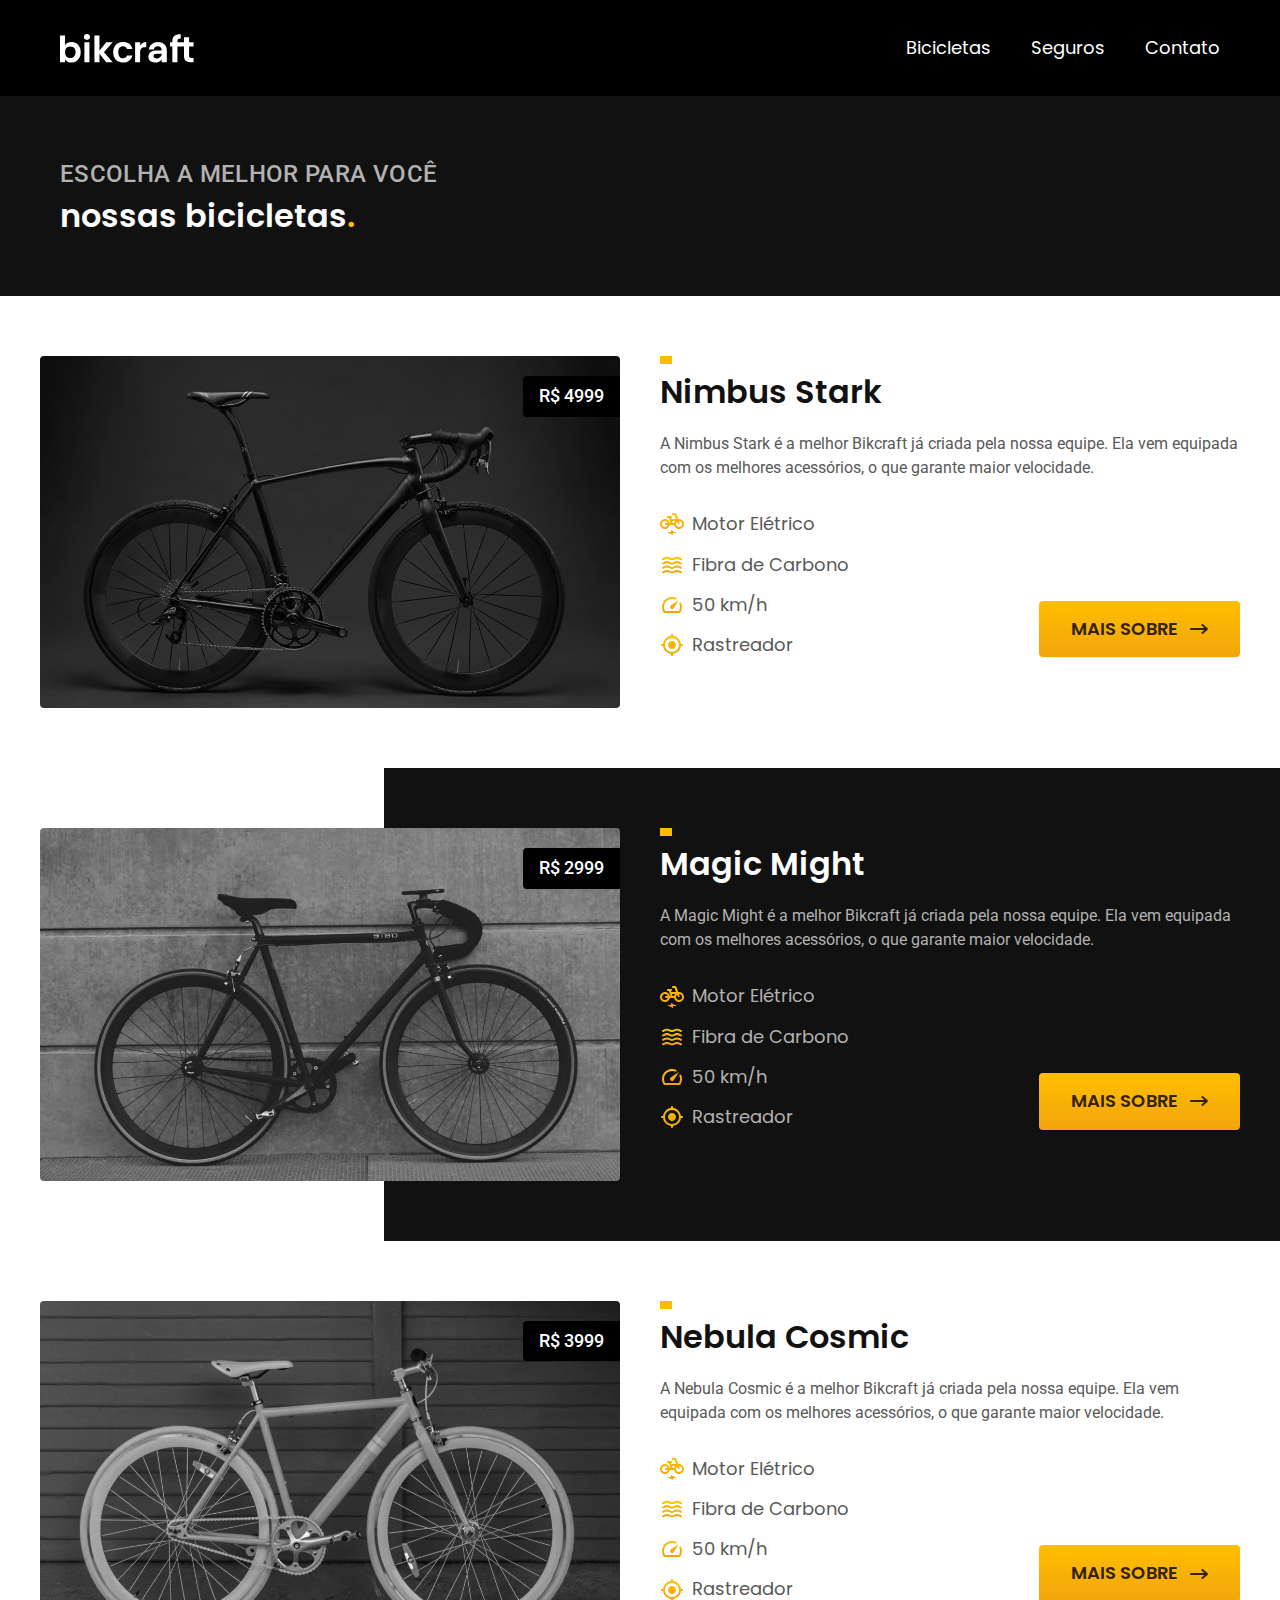
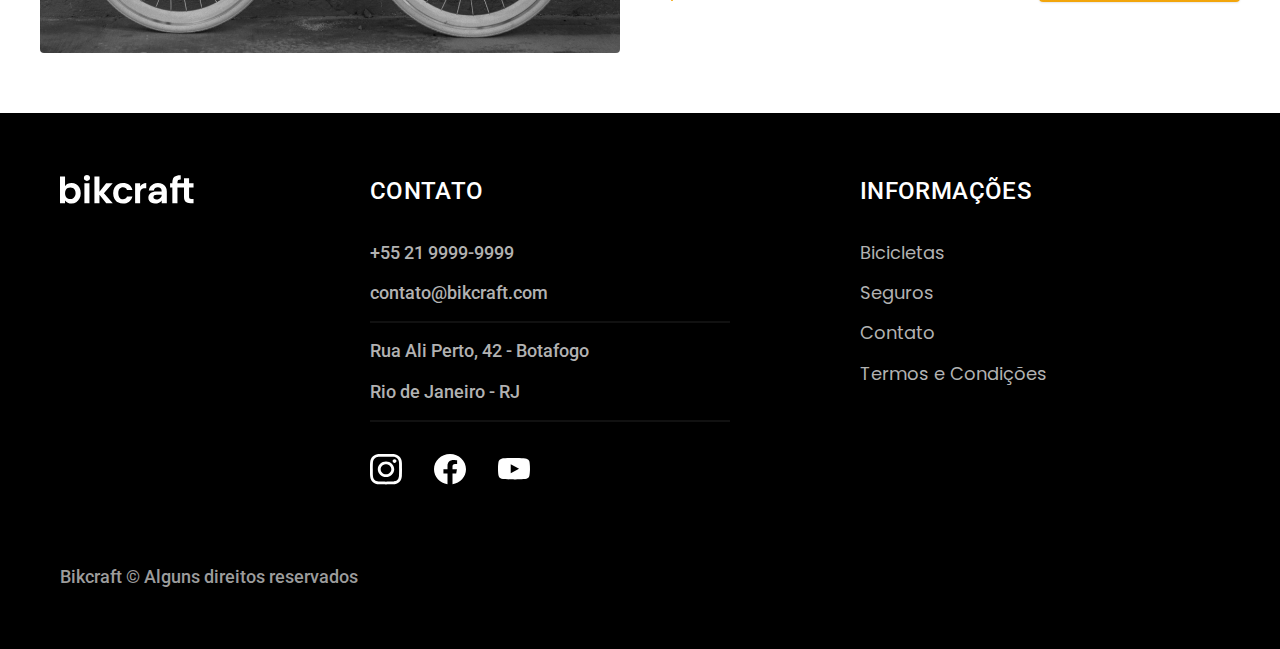
==== bicicletas.html @ 9d8bb5da "bicicletas-pagina" ====
<!DOCTYPE html>
<html lang="pt-BR">
<head>
  <meta charset="UTF-8">
  <meta http-equiv="X-UA-Compatible" content="IE=edge">
  <meta name="viewport" content="width=device-width, initial-scale=1.0">
  <title> Bicicletas | Bikcraft</title>
  <meta name="Termos e condições.">

  <link rel="stylesheet" href="./css/style.css">

  <link rel="preconnect" href="https://fonts.googleapis.com">
  <link rel="preconnect" href="https://fonts.gstatic.com" crossorigin>
  <link href="https://fonts.googleapis.com/css2?family=Poppins:wght@400;600&family=Roboto:wght@400;500&display=swap" rel="stylesheet">
</head>
<body id="bicicletas">    
  <header class="header-bg">
    <div class="header container">
      <a href="./">
        <img src="./img/bikcraft-logo.svg" alt="bikcraft">
      </a>

      <nav aria-label="primaria">
        <ul class="header-menu font-1-m cor-0">
          <li><a href="./bicicletas.html">Bicicletas</a></li>
          <li><a href="./seguros.html">Seguros</a></li>
          <li><a href="./contato.html">Contato</a></li>
        </ul>
      </nav>
    </div>
  </header>

  <main>
    <div class="titulo-bg">
      <div class="titulo container">
        <p class="font-2-l-b cor-5">Escolha a melhor para você</p>
        <h1 class="font-1-xl cor-0">nossas bicicletas<span class="cor-p1">.</span></h1>
      </div>
    </div>
    
    <div>
      <div class="bicicletas container">
        <div class="bicicletas-imagem">
          <img src="./img/bicicletas/nimbus.jpg" alt="bicicleta preta">
          <span class="font-2-m cor-0">R$ 4999</span>
        </div>
        <div class="bicicletas-conteudo">
          <h2 class="font-1-xl">Nimbus Stark</h2>
          <p class="font-2-s cor-8">A Nimbus Stark é a melhor Bikcraft já criada pela nossa
            equipe. Ela vem equipada com os melhores acessórios,
            o que garante maior velocidade.
            </p>
          <ul class="font-1-m cor-8">
            <li><img src="./img/icones/eletrica.svg" alt="">
            Motor Elétrico
            </li>
            <li><img src="./img/icones/carbono.svg" alt="">
              Fibra de Carbono
            </li>
            <li><img src="./img/icones/velocidade.svg" alt="">
              50 km/h
            </li>
            <li><img src="./img/icones/rastreador.svg" alt="">
              Rastreador
            </li>
          </ul>
          <a href="./bicicletas/nimbus.html" class="botao seta">Mais Sobre</a>
        </div>
      </div>
    </div>

    <div class="bicicletas-bg">
      <div class="bicicletas container">
        <div class="bicicletas-imagem">
          <img src="./img/bicicletas/magic.jpg" alt="bicicleta preta">
          <span class="font-2-m cor-0">R$ 2999</span>
        </div>
        <div class="bicicletas-conteudo">
          <h2 class="font-1-xl cor-0">Magic Might</h2>
          <p class="font-2-s cor-5">A Magic Might é a melhor Bikcraft já criada pela nossa
            equipe. Ela vem equipada com os melhores acessórios,
            o que garante maior velocidade.
            </p>
          <ul class="font-1-m cor-5">
            <li><img src="./img/icones/eletrica.svg" alt="">
            Motor Elétrico
            </li>
            <li><img src="./img/icones/carbono.svg" alt="">
              Fibra de Carbono
            </li>
            <li><img src="./img/icones/velocidade.svg" alt="">
              50 km/h
            </li>
            <li><img src="./img/icones/rastreador.svg" alt="">
              Rastreador
            </li>
          </ul>
          <a href="./bicicletas/magic.html" class="botao seta">Mais Sobre</a>
        </div>
      </div>
    </div>

    <div>
      <div class="bicicletas container">
        <div class="bicicletas-imagem">
          <img src="./img/bicicletas/nebula.jpg" alt="bicicleta preta">
          <span class="font-2-m cor-0">R$ 3999</span>
        </div>
        <div class="bicicletas-conteudo">
          <h2 class="font-1-xl">Nebula Cosmic</h2>
          <p class="font-2-s cor-8">A Nebula Cosmic é a melhor Bikcraft já criada pela nossa
            equipe. Ela vem equipada com os melhores acessórios,
            o que garante maior velocidade.
            </p>
          <ul class="font-1-m cor-8">
            <li><img src="./img/icones/eletrica.svg" alt="">
            Motor Elétrico
            </li>
            <li><img src="./img/icones/carbono.svg" alt="">
              Fibra de Carbono
            </li>
            <li><img src="./img/icones/velocidade.svg" alt="">
              50 km/h
            </li>
            <li><img src="./img/icones/rastreador.svg" alt="">
              Rastreador
            </li>
          </ul>
          <a href="./bicicletas/nebula.html" class="botao seta">Mais Sobre</a>
        </div>
      </div>
    </div>
  </main>

  <footer class="footer-bg">
    <div class="footer container">
      <a href="./"><img src="./img/bikcraft-logo.svg" alt="bikcraft"></a>
      <div class="footer-contato">
      
        <h3 class="font-2-l-b cor-0">Contato</h3>
        <ul class="font-2-m cor-5">
          <li><a href="tel:+552199999999">+55 21 9999-9999</a></li>
          <li><a href="mailto:">contato@bikcraft.com</a></li>
          <li>Rua Ali Perto, 42 - Botafogo</li>
          <li>Rio de Janeiro - RJ</li>
        </ul>
        <div class="footer-redes">
          <a href="./">
            <img src="./img/redes/instagram.svg" alt="Instagram">
          </a>
          <a href="./">
            <img src="./img/redes/facebook.svg" alt="Facebook">
          </a>
          <a href="./">
            <img src="./img/redes/youtube.svg" alt="YouTube">
          </a>
        </div>
      </div>
      <div class="footer-informacoes">
        <h3 class="font-2-l-b cor-0">Informações</h3>
        <nav>
          <ul class="font-1-m cor-5">
            <li><a href="./bicicletas.html">Bicicletas</a></li>
            <li><a href="./seguros.html">Seguros</a></li>
            <li><a href="./contato.html">Contato</a></li>
            <li><a href="./bicicletas.html">Termos e Condições</a></li>
          </ul>
        </nav>
      </div>
      <p class="footer-copy font-2-m cor-6">Bikcraft © Alguns direitos reservados</p>
    </div>
  </footer>
</body> 
</html>
---- css/style.css ----
@import url('https://fonts.googleapis.com/css2?family=Merriweather:ital,wght@1,900&display=swap');
@import "./global/global.css";
@import "./utilidades/tipografia.css";
@import "./utilidades/cores.css";

@import "./global/header.css";
@import "./global/footer.css";

/*utilidades*/
@import "./utilidades/componentes.css";

/* Home */
@import "./home/introducao.css"; 
@import "./home/tecnologia.css";
@import "./home/parceiros.css";
@import "./home/depoimento.css";

/*Bicicletas*/
@import "./bicicletas/bicicletas-lista.css";
@import "./bicicletas/bicicletas.css";

/*Seguros*/
@import "./seguros/seguros.css";

/*Termos e Condições*/
@import "./termos/termos.css";
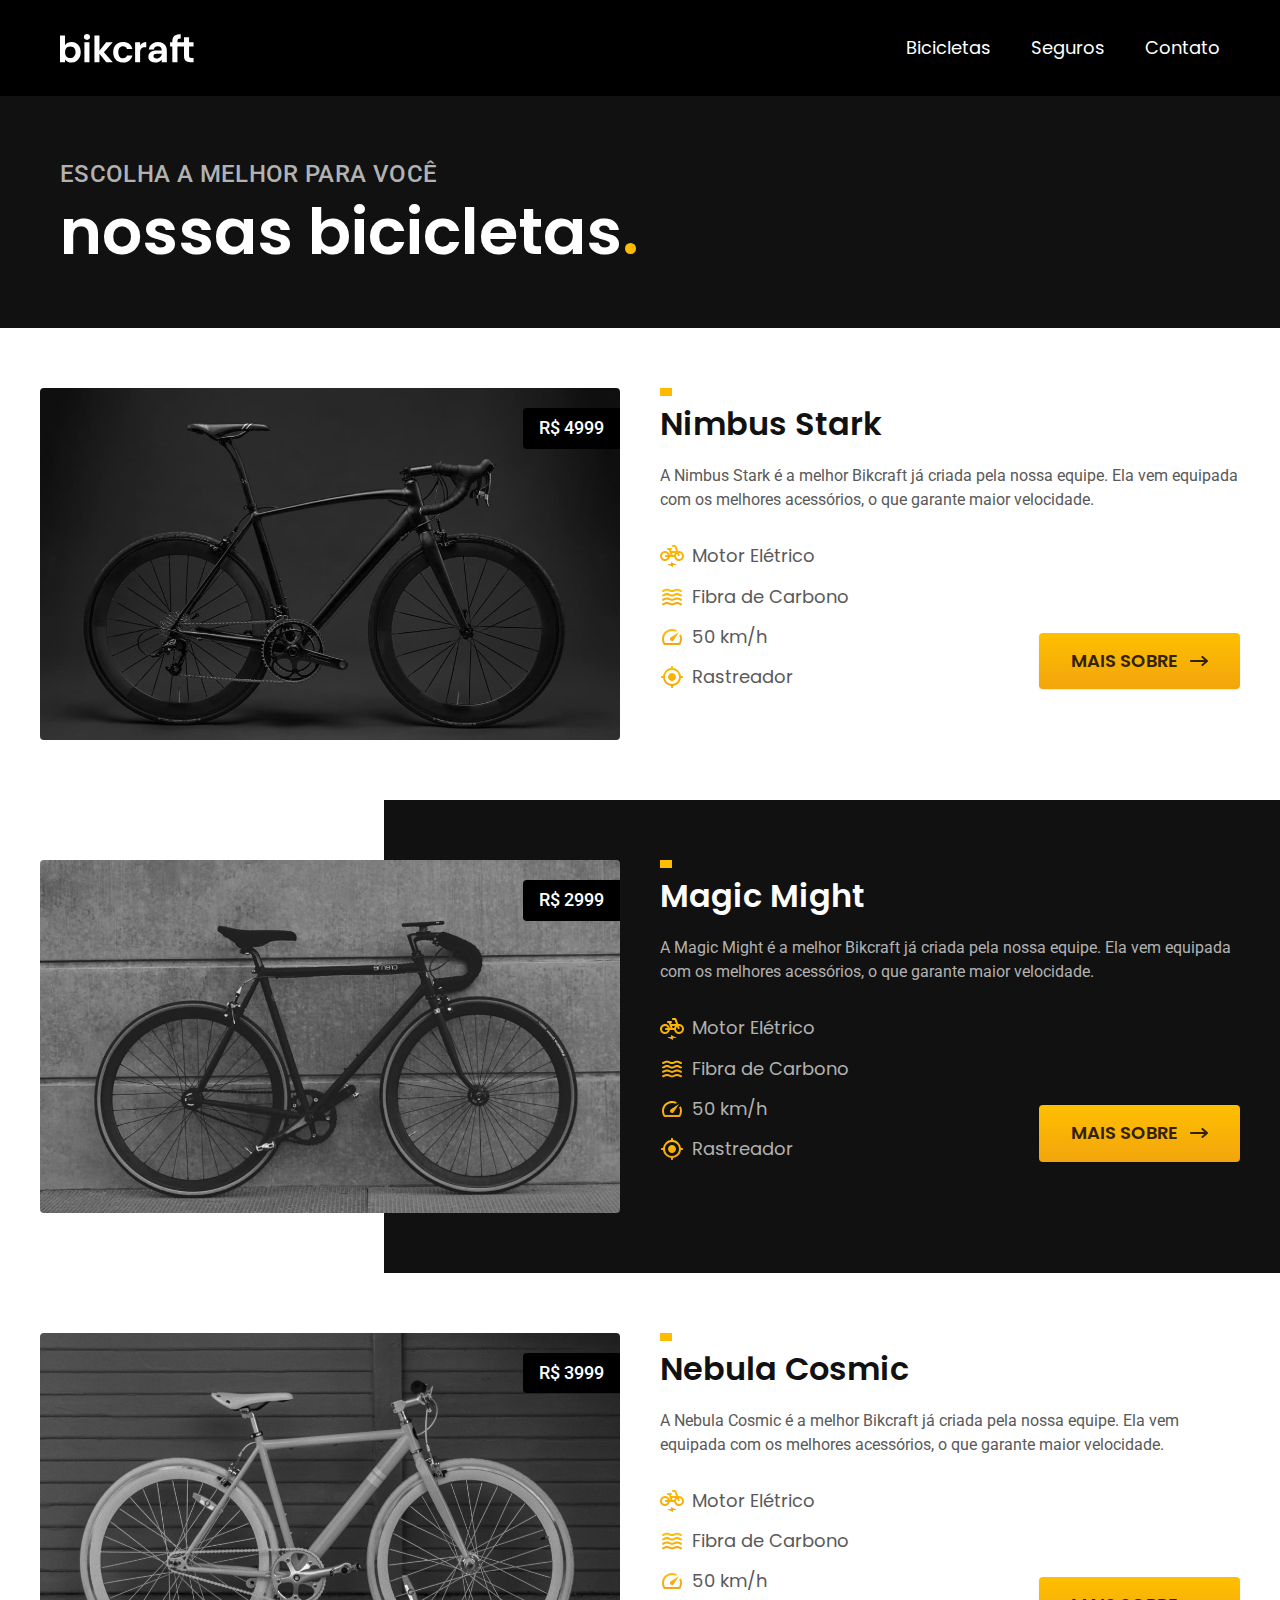
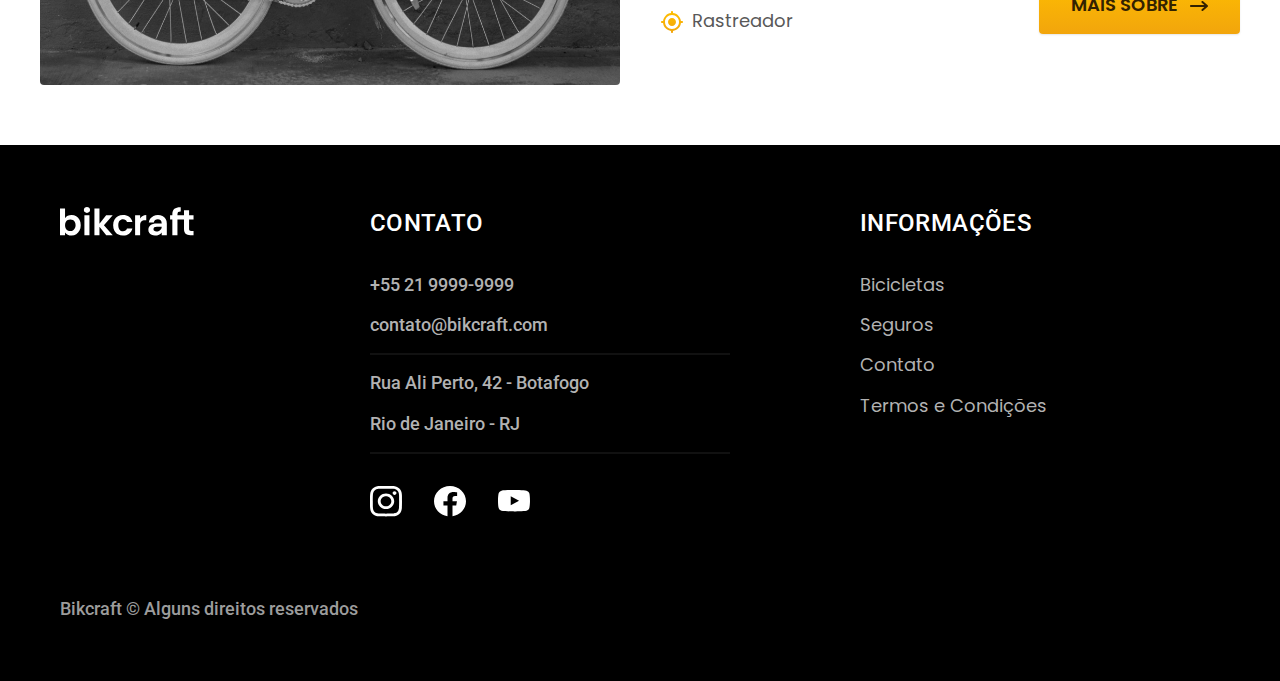
==== commit d9b32f41: "contato-finalizado" ====
--- a/bicicletas.html
+++ b/bicicletas.html
@@ -34,7 +34,7 @@
     <div class="titulo-bg">
       <div class="titulo container">
         <p class="font-2-l-b cor-5">Escolha a melhor para você</p>
-        <h1 class="font-1-xl cor-0">nossas bicicletas<span class="cor-p1">.</span></h1>
+        <h1 class="font-1-xxl cor-0">nossas bicicletas<span class="cor-p1">.</span></h1>
       </div>
     </div>
     
--- a/css/style.css
+++ b/css/style.css
@@ -8,6 +8,7 @@
 
 /*utilidades*/
 @import "./utilidades/componentes.css";
+@import "./utilidades/formulario.css";
 
 /* Home */
 @import "./home/introducao.css"; 
@@ -19,8 +20,18 @@
 @import "./bicicletas/bicicletas-lista.css";
 @import "./bicicletas/bicicletas.css";
 
+/*Bicicleta*/
+@import "./bicicleta/bicicleta.css";
+@import "./bicicleta/seguro.css";
+
+/*Contato*/
+@import "./contato/contato.css";
+@import "./contato/lojas.css";
+
 /*Seguros*/
 @import "./seguros/seguros.css";
+@import "./seguros/vantagens.css";
+@import "./seguros/perguntas.css";
 
 /*Termos e Condições*/
 @import "./termos/termos.css";
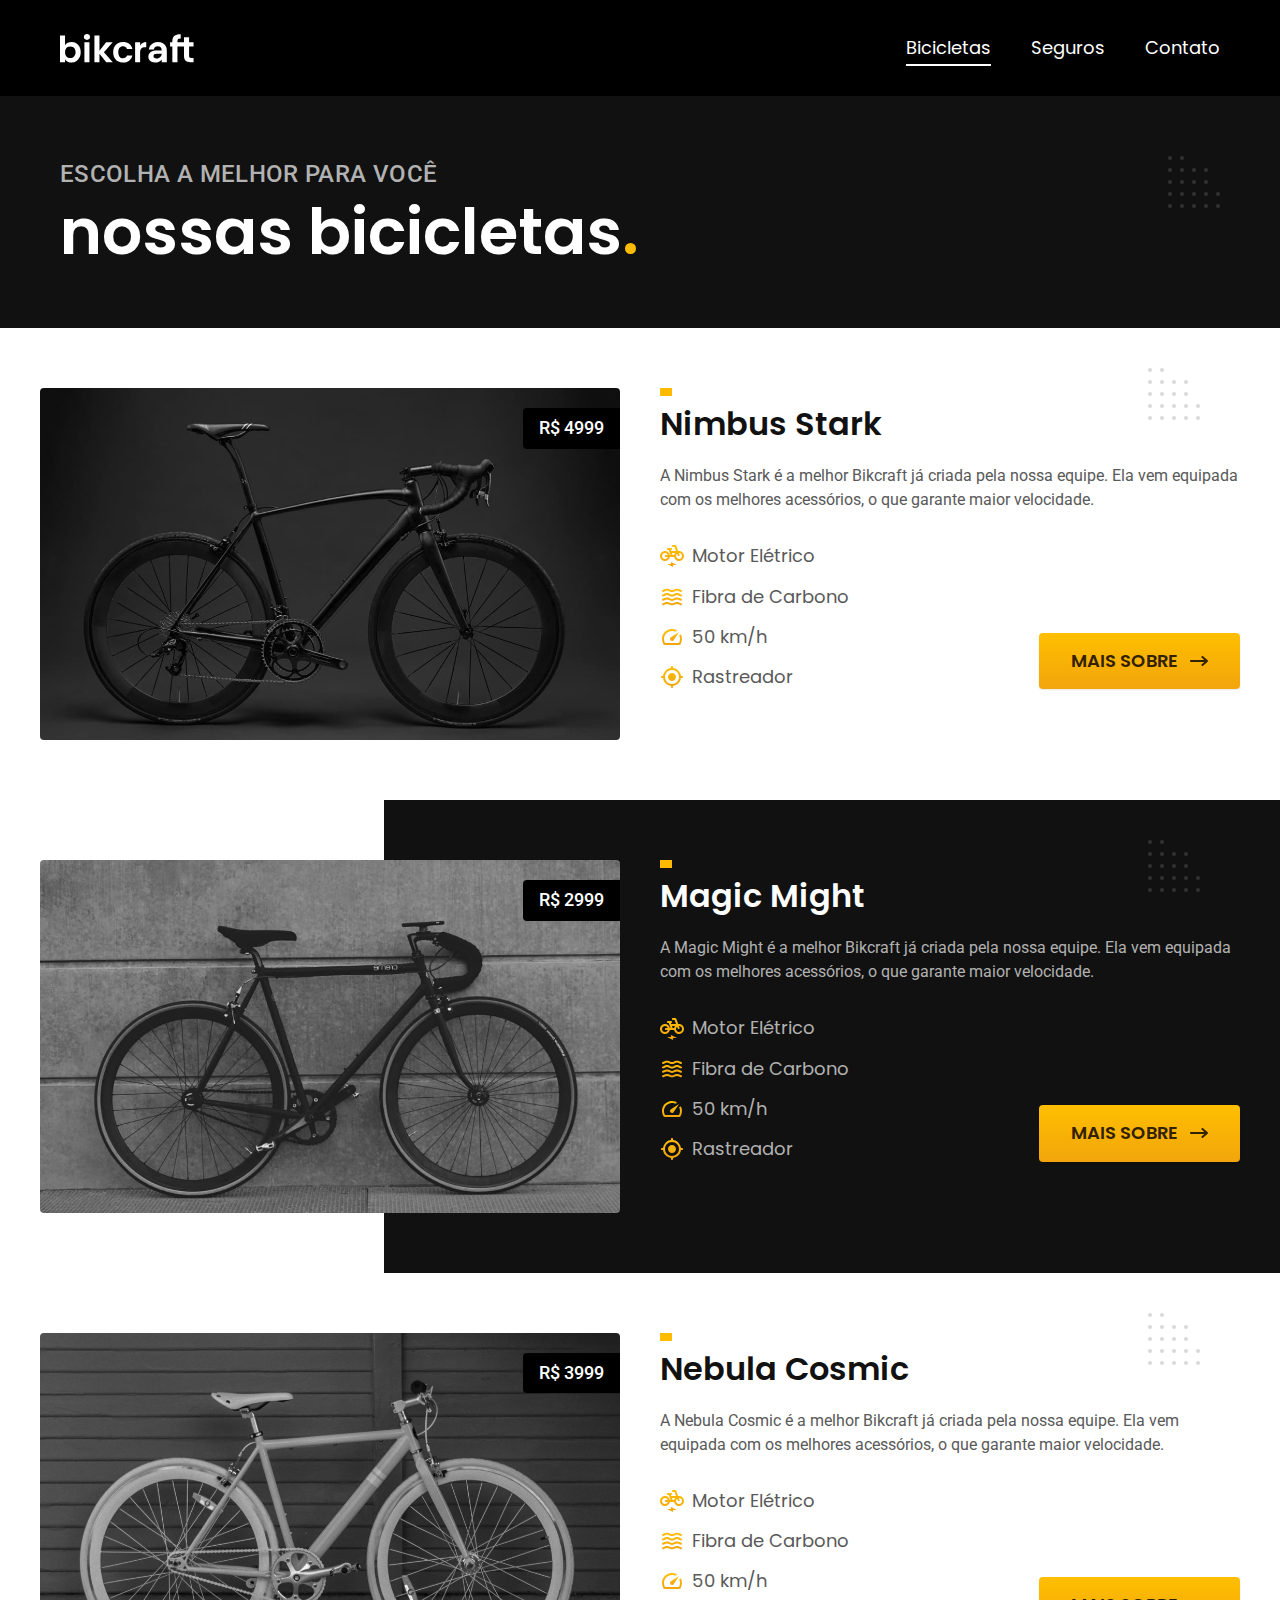
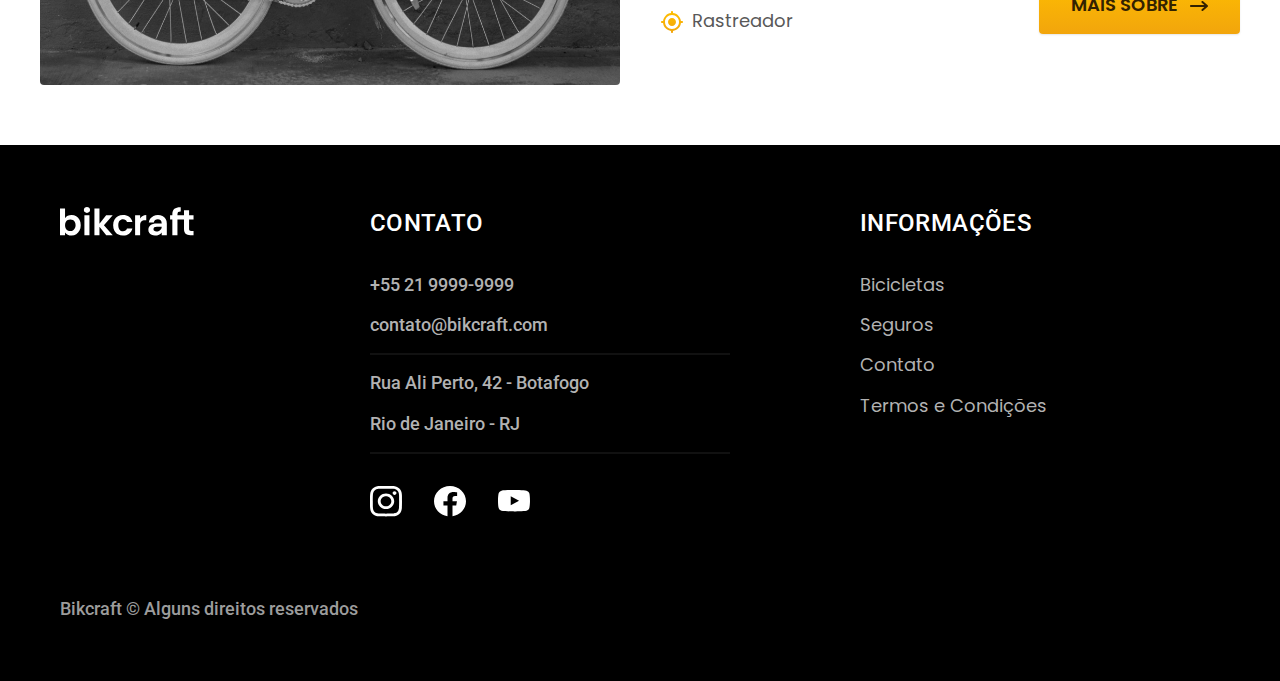
==== commit 4d1f560f: "javascript-menu-ativo" ====
--- a/bicicletas.html
+++ b/bicicletas.html
@@ -1,5 +1,6 @@
 <!DOCTYPE html>
 <html lang="pt-BR">
+
 <head>
   <meta charset="UTF-8">
   <meta http-equiv="X-UA-Compatible" content="IE=edge">
@@ -7,17 +8,19 @@
   <title> Bicicletas | Bikcraft</title>
   <meta name="Termos e condições.">
 
+  <link rel="preload" href="./css/style.css" as="style">
   <link rel="stylesheet" href="./css/style.css">
 
   <link rel="preconnect" href="https://fonts.googleapis.com">
   <link rel="preconnect" href="https://fonts.gstatic.com" crossorigin>
   <link href="https://fonts.googleapis.com/css2?family=Poppins:wght@400;600&family=Roboto:wght@400;500&display=swap" rel="stylesheet">
 </head>
-<body id="bicicletas">    
+
+<body id="bicicletas">
   <header class="header-bg">
     <div class="header container">
       <a href="./">
-        <img src="./img/bikcraft-logo.svg" alt="bikcraft">
+        <img src="./img/bikcraft-logo.svg" width="136" height="32" alt="bikcraft">
       </a>
 
       <nav aria-label="primaria">
@@ -37,11 +40,11 @@
         <h1 class="font-1-xxl cor-0">nossas bicicletas<span class="cor-p1">.</span></h1>
       </div>
     </div>
-    
+
     <div>
       <div class="bicicletas container">
         <div class="bicicletas-imagem">
-          <img src="./img/bicicletas/nimbus.jpg" alt="bicicleta preta">
+          <img src="./img/bicicletas/nimbus.jpg" width="1120" height="680" alt="bicicleta preta">
           <span class="font-2-m cor-0">R$ 4999</span>
         </div>
         <div class="bicicletas-conteudo">
@@ -49,18 +52,18 @@
           <p class="font-2-s cor-8">A Nimbus Stark é a melhor Bikcraft já criada pela nossa
             equipe. Ela vem equipada com os melhores acessórios,
             o que garante maior velocidade.
-            </p>
+          </p>
           <ul class="font-1-m cor-8">
-            <li><img src="./img/icones/eletrica.svg" alt="">
-            Motor Elétrico
+            <li><img src="./img/icones/eletrica.svg" width="32" height="32" alt="">
+              Motor Elétrico
             </li>
-            <li><img src="./img/icones/carbono.svg" alt="">
+            <li><img src="./img/icones/carbono.svg" width="32" height="32" alt="">
               Fibra de Carbono
             </li>
-            <li><img src="./img/icones/velocidade.svg" alt="">
+            <li><img src="./img/icones/velocidade.svg" width="32" height="32" alt="">
               50 km/h
             </li>
-            <li><img src="./img/icones/rastreador.svg" alt="">
+            <li><img src="./img/icones/rastreador.svg" width="32" height="32" alt="">
               Rastreador
             </li>
           </ul>
@@ -72,7 +75,7 @@
     <div class="bicicletas-bg">
       <div class="bicicletas container">
         <div class="bicicletas-imagem">
-          <img src="./img/bicicletas/magic.jpg" alt="bicicleta preta">
+          <img src="./img/bicicletas/magic.jpg" width="1120" height="680" alt="bicicleta preta">
           <span class="font-2-m cor-0">R$ 2999</span>
         </div>
         <div class="bicicletas-conteudo">
@@ -80,18 +83,18 @@
           <p class="font-2-s cor-5">A Magic Might é a melhor Bikcraft já criada pela nossa
             equipe. Ela vem equipada com os melhores acessórios,
             o que garante maior velocidade.
-            </p>
+          </p>
           <ul class="font-1-m cor-5">
-            <li><img src="./img/icones/eletrica.svg" alt="">
-            Motor Elétrico
+            <li><img src="./img/icones/eletrica.svg"  width="32" height="32" alt="">
+              Motor Elétrico
             </li>
-            <li><img src="./img/icones/carbono.svg" alt="">
+            <li><img src="./img/icones/carbono.svg"  width="32" height="32" alt="">
               Fibra de Carbono
             </li>
-            <li><img src="./img/icones/velocidade.svg" alt="">
+            <li><img src="./img/icones/velocidade.svg"  width="32" height="32" alt="">
               50 km/h
             </li>
-            <li><img src="./img/icones/rastreador.svg" alt="">
+            <li><img src="./img/icones/rastreador.svg" width="32" height="32" alt="">
               Rastreador
             </li>
           </ul>
@@ -103,7 +106,7 @@
     <div>
       <div class="bicicletas container">
         <div class="bicicletas-imagem">
-          <img src="./img/bicicletas/nebula.jpg" alt="bicicleta preta">
+          <img src="./img/bicicletas/nebula.jpg"  width="1120" height="680" alt="bicicleta preta">
           <span class="font-2-m cor-0">R$ 3999</span>
         </div>
         <div class="bicicletas-conteudo">
@@ -111,18 +114,18 @@
           <p class="font-2-s cor-8">A Nebula Cosmic é a melhor Bikcraft já criada pela nossa
             equipe. Ela vem equipada com os melhores acessórios,
             o que garante maior velocidade.
-            </p>
+          </p>
           <ul class="font-1-m cor-8">
-            <li><img src="./img/icones/eletrica.svg" alt="">
-            Motor Elétrico
+            <li><img src="./img/icones/eletrica.svg" width="32" height="32" alt="">
+              Motor Elétrico
             </li>
-            <li><img src="./img/icones/carbono.svg" alt="">
+            <li><img src="./img/icones/carbono.svg" width="32" height="32" alt="">
               Fibra de Carbono
             </li>
-            <li><img src="./img/icones/velocidade.svg" alt="">
+            <li><img src="./img/icones/velocidade.svg" width="32" height="32" alt="">
               50 km/h
             </li>
-            <li><img src="./img/icones/rastreador.svg" alt="">
+            <li><img src="./img/icones/rastreador.svg" width="32" height="32" alt="">
               Rastreador
             </li>
           </ul>
@@ -134,9 +137,9 @@
 
   <footer class="footer-bg">
     <div class="footer container">
-      <a href="./"><img src="./img/bikcraft-logo.svg" alt="bikcraft"></a>
+      <a href="./"><img src="./img/bikcraft-logo.svg" width="136" height="32" alt="bikcraft"></a>
       <div class="footer-contato">
-      
+
         <h3 class="font-2-l-b cor-0">Contato</h3>
         <ul class="font-2-m cor-5">
           <li><a href="tel:+552199999999">+55 21 9999-9999</a></li>
@@ -146,13 +149,13 @@
         </ul>
         <div class="footer-redes">
           <a href="./">
-            <img src="./img/redes/instagram.svg" alt="Instagram">
+            <img src="./img/redes/instagram.svg" width="32" height="31" alt="Instagram">
           </a>
           <a href="./">
-            <img src="./img/redes/facebook.svg" alt="Facebook">
+            <img src="./img/redes/facebook.svg" width="32" height="31" alt="Facebook">
           </a>
           <a href="./">
-            <img src="./img/redes/youtube.svg" alt="YouTube">
+            <img src="./img/redes/youtube.svg" width="32" height="31" alt="YouTube">
           </a>
         </div>
       </div>
@@ -170,5 +173,7 @@
       <p class="footer-copy font-2-m cor-6">Bikcraft © Alguns direitos reservados</p>
     </div>
   </footer>
-</body> 
+  <script src="./js/script.js"></script>
+</body>
+
 </html>--- a/css/style.css
+++ b/css/style.css
@@ -28,6 +28,9 @@
 @import "./contato/contato.css";
 @import "./contato/lojas.css";
 
+/*Orçamento*/
+@import "./orcamento/orcamento.css";
+
 /*Seguros*/
 @import "./seguros/seguros.css";
 @import "./seguros/vantagens.css";
--- a/css/style.css
+++ b/css/style.css
@@ -28,6 +28,9 @@
 @import "./contato/contato.css";
 @import "./contato/lojas.css";
 
+/*Orçamento*/
+@import "./orcamento/orcamento.css";
+
 /*Seguros*/
 @import "./seguros/seguros.css";
 @import "./seguros/vantagens.css";
